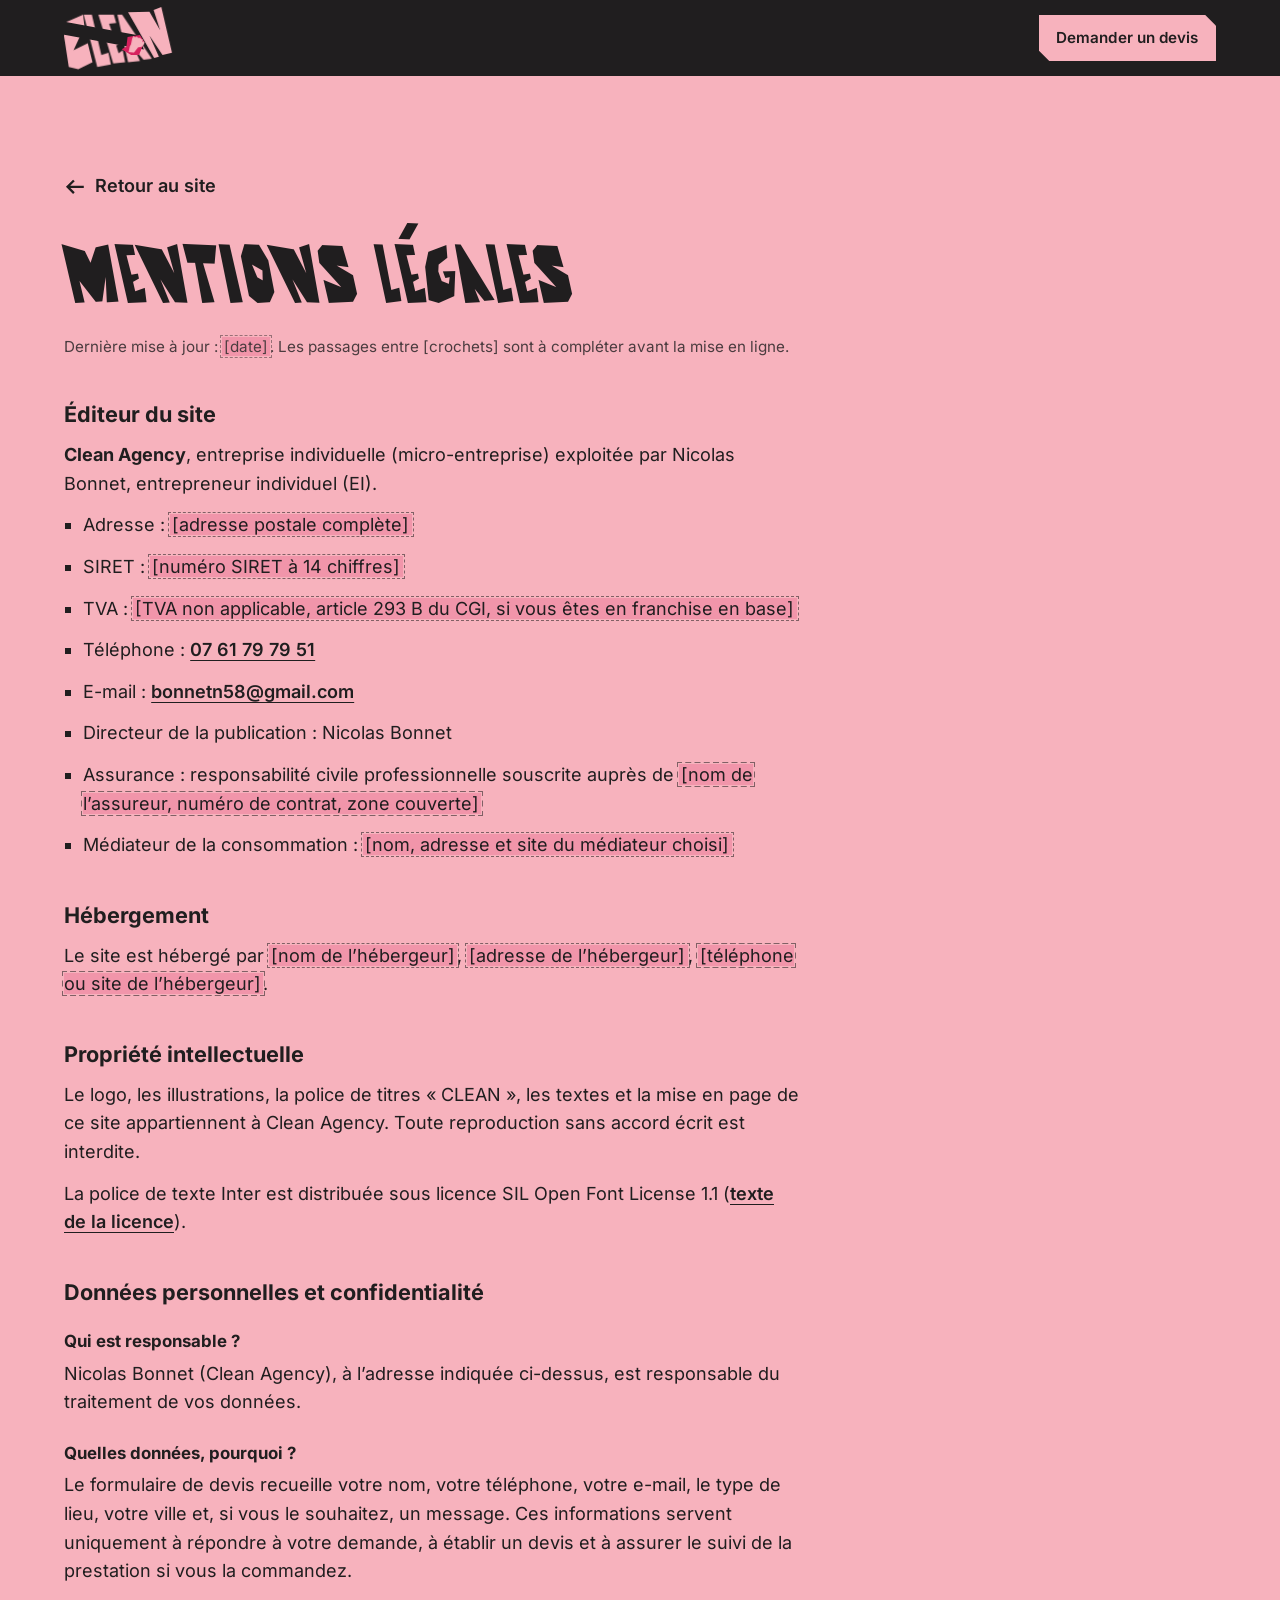
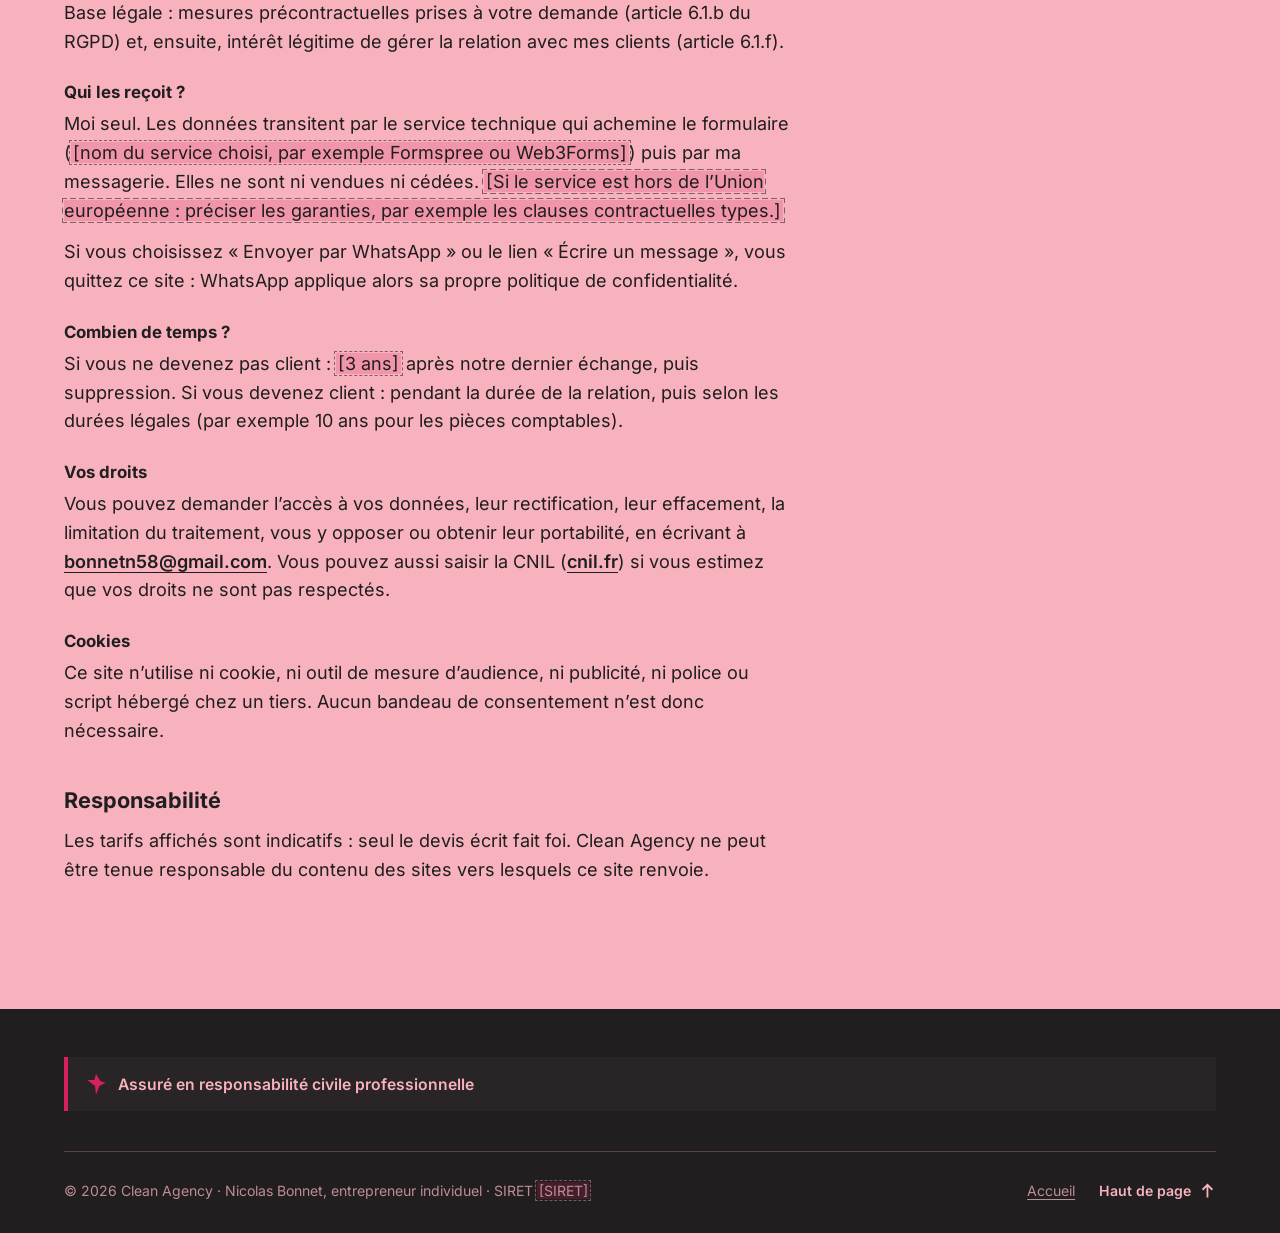
==== mentions-legales.html @ 54024673 "Première version du site Clean Agency Page d'accueil, mentions légales, page 404, polices (CLEAN, In" ====
<!doctype html>
<html lang="fr">
<head>
<meta charset="utf-8">
<meta name="viewport" content="width=device-width, initial-scale=1, viewport-fit=cover">
<title>Mentions légales et confidentialité | Clean Agency</title>
<meta name="description" content="Mentions légales, hébergement et protection des données personnelles du site de Clean Agency, ménage et nettoyage à Castres et Albi.">
<meta name="theme-color" content="#201E1F">
<link rel="canonical" href="https://cleanagency.fr/mentions-legales.html">
<link rel="icon" href="favicon.svg" type="image/svg+xml">
<link rel="icon" href="favicon.ico" sizes="32x32">
<link rel="apple-touch-icon" href="apple-touch-icon.png">
<link rel="preload" href="assets/fonts/CLEAN-Regular.woff2" as="font" type="font/woff2" crossorigin>
<link rel="preload" href="assets/fonts/Inter-Variable.woff2" as="font" type="font/woff2" crossorigin>
<link rel="stylesheet" href="css/style.css">
<script>
document.documentElement.classList.add('js');
if (/[?&]sans-animation/.test(location.search)) document.documentElement.classList.add('sans-anim');
setTimeout(function () { if (!window.__cleanOk) document.documentElement.classList.add('sans-anim'); }, 4000);
</script>
</head>

<body class="page-legale">
<a class="evitement" href="#contenu">Aller au contenu</a>

<svg class="sprite" xmlns="http://www.w3.org/2000/svg" aria-hidden="true" focusable="false">
  <defs>
    <symbol id="e1" viewBox="-50 -50 100 100"><path d="M-9.9 -20.8L-2.1 -50L18.7 -16.7L43.8 -8.3L14.6 8.3L-2.1 50L-6.2 8.3L-43.8 -20.8Z"/></symbol>
    <symbol id="e3" viewBox="-50 -50 100 100"><path d="M7 -24.5L-14.4 -50L-19.7 -7L-40.8 13L-3.9 16.1L32.2 50L16.9 6.4L40.8 -40.2Z"/></symbol>
    <symbol id="i-fleche" viewBox="0 0 24 24"><path d="M2 12h18M13 5l7 7-7 7" fill="none" stroke="currentColor" stroke-width="2.6" stroke-linejoin="miter" stroke-linecap="butt"/></symbol>
    <symbol id="i-haut" viewBox="0 0 24 24"><path d="M12 22V4M5 11l7-7 7 7" fill="none" stroke="currentColor" stroke-width="2.6" stroke-linejoin="miter" stroke-linecap="butt"/></symbol>
  </defs>
</svg>

<header class="entete" id="entete">
  <div class="entete__interne">
    <a class="logo logo-anim" href="index.html" aria-label="Clean Agency, agent de nettoyage – retour à l’accueil">
      <svg class="logo__lettres-svg" viewBox="0 0 182 105" aria-hidden="true" focusable="false">
      <path class="lettre l-c" d="M32 13L34.5 33L16 73.01L40 61.01L48 93L24 105.01L8 101L0 49L4 25.01Z"/>
      <path class="lettre l-l" d="M33.08 13L46.92 13L62.92 81L74.92 77L78.92 97L56 101.01Z"/>
      <path class="lettre l-e" d="M83 95L58 13.01L84 13.01L88 27.01L76 28L80.34 41.01L85 55L94 53.01L96 60L88 65.01L92 78.01L99 73L103 93Z"/>
      <path class="lettre l-a" d="M134 89L120 73L128 91L108 93L90 13L98 13L148 87Z"/>
      <path class="lettre l-n" d="M152 86L108 9.01L144 8L162 39.01L151 5L164 0L182 77.01L166 81.01L144 48L160 84Z"/>
    </svg>
    <svg class="logo__geste-svg" viewBox="0 0 182 105" aria-hidden="true" focusable="false">
      <g class="logo__geste">
        <path class="logo__chiffon" d="M97.12 71.01L105.12 67.01L107.12 50.4L127.88 47.01L135.38 59.01L126.38 81.01L113.12 81.01Z"/>
        <path class="logo__main" d="M108.88 76.01L110.77 66.59L112.88 63.01L114.88 53.01L116.88 49.01L119.88 51.01L122.88 50.01L124.88 52.01L128.88 52.01L129.88 54.01L132.88 55.01L131.88 59.01L133.88 58.01L135.88 60.01L133.88 64.01L130.88 67.01L124.88 68.01L117.88 77.01Z"/>
      </g>
    </svg>
    </a>
    <div class="entete__actions">
      <a class="bouton bouton--rose bouton--petit" href="index.html#contact">
        <span class="txt-long">Demander un devis</span><span class="txt-court">Devis gratuit</span>
      </a>
    </div>
  </div>
</header>

<main id="contenu">
  <div class="legal conteneur">
    <div class="legal__corps">
      <a class="legal__retour" href="index.html"><svg class="icone" focusable="false"><use href="#i-fleche"/></svg>Retour au site</a>
      <h1 class="titre titre--section">Mentions légales</h1>
      <p class="legal__maj">Dernière mise à jour : <span class="todo">[date]</span>. Les passages entre [crochets] sont à compléter avant la mise en ligne.</p>

      <h2 id="editeur">Éditeur du site</h2>
      <p><strong>Clean Agency</strong>, entreprise individuelle (micro-entreprise) exploitée par Nicolas Bonnet, entrepreneur individuel (EI).</p>
      <ul>
        <li>Adresse : <span class="todo">[adresse postale complète]</span></li>
        <li>SIRET : <span class="todo">[numéro SIRET à 14 chiffres]</span></li>
        <li>TVA : <span class="todo">[TVA non applicable, article 293 B du CGI, si vous êtes en franchise en base]</span></li>
        <li>Téléphone : <a href="tel:+33761797951">07&nbsp;61&nbsp;79&nbsp;79&nbsp;51</a></li>
        <li>E-mail : <a href="mailto:bonnetn58@gmail.com">bonnetn58@gmail.com</a></li>
        <li>Directeur de la publication : Nicolas Bonnet</li>
        <li>Assurance : responsabilité civile professionnelle souscrite auprès de <span class="todo">[nom de l’assureur, numéro de contrat, zone couverte]</span></li>
        <li>Médiateur de la consommation : <span class="todo">[nom, adresse et site du médiateur choisi]</span></li>
      </ul>

      <h2 id="hebergement">Hébergement</h2>
      <p>Le site est hébergé par <span class="todo">[nom de l’hébergeur]</span>, <span class="todo">[adresse de l’hébergeur]</span>, <span class="todo">[téléphone ou site de l’hébergeur]</span>.</p>

      <h2 id="propriete">Propriété intellectuelle</h2>
      <p>Le logo, les illustrations, la police de titres « CLEAN », les textes et la mise en page de ce site appartiennent à Clean Agency. Toute reproduction sans accord écrit est interdite.</p>
      <p>La police de texte Inter est distribuée sous licence SIL Open Font License 1.1 (<a href="assets/fonts/Inter-OFL.txt">texte de la licence</a>).</p>

      <h2 id="donnees">Données personnelles et confidentialité</h2>
      <h3>Qui est responsable ?</h3>
      <p>Nicolas Bonnet (Clean Agency), à l’adresse indiquée ci-dessus, est responsable du traitement de vos données.</p>

      <h3>Quelles données, pourquoi ?</h3>
      <p>Le formulaire de devis recueille votre nom, votre téléphone, votre e-mail, le type de lieu, votre ville et, si vous le souhaitez, un message. Ces informations servent uniquement à répondre à votre demande, à établir un devis et à assurer le suivi de la prestation si vous la commandez.</p>
      <p>Base légale : mesures précontractuelles prises à votre demande (article 6.1.b du RGPD) et, ensuite, intérêt légitime de gérer la relation avec mes clients (article 6.1.f).</p>

      <h3>Qui les reçoit ?</h3>
      <p>Moi seul. Les données transitent par le service technique qui achemine le formulaire (<span class="todo">[nom du service choisi, par exemple Formspree ou Web3Forms]</span>) puis par ma messagerie. Elles ne sont ni vendues ni cédées. <span class="todo">[Si le service est hors de l’Union européenne : préciser les garanties, par exemple les clauses contractuelles types.]</span></p>
      <p>Si vous choisissez « Envoyer par WhatsApp » ou le lien « Écrire un message », vous quittez ce site : WhatsApp applique alors sa propre politique de confidentialité.</p>

      <h3>Combien de temps ?</h3>
      <p>Si vous ne devenez pas client : <span class="todo">[3 ans]</span> après notre dernier échange, puis suppression. Si vous devenez client : pendant la durée de la relation, puis selon les durées légales (par exemple 10 ans pour les pièces comptables).</p>

      <h3>Vos droits</h3>
      <p>Vous pouvez demander l’accès à vos données, leur rectification, leur effacement, la limitation du traitement, vous y opposer ou obtenir leur portabilité, en écrivant à <a href="mailto:bonnetn58@gmail.com">bonnetn58@gmail.com</a>. Vous pouvez aussi saisir la CNIL (<a href="https://www.cnil.fr" rel="noopener">cnil.fr</a>) si vous estimez que vos droits ne sont pas respectés.</p>

      <h3>Cookies</h3>
      <p>Ce site n’utilise ni cookie, ni outil de mesure d’audience, ni publicité, ni police ou script hébergé chez un tiers. Aucun bandeau de consentement n’est donc nécessaire.</p>

      <h2 id="responsabilite">Responsabilité</h2>
      <p>Les tarifs affichés sont indicatifs : seul le devis écrit fait foi. Clean Agency ne peut être tenue responsable du contenu des sites vers lesquels ce site renvoie.</p>
    </div>
  </div>
</main>

<footer class="pied">
  <div class="pied__interne conteneur">
    <p class="pied__assurance"><svg class="etincelle" focusable="false"><use href="#e1"/></svg>Assuré en responsabilité civile professionnelle</p>
    <div class="pied__legal">
      <p>© <span data-annee>2026</span> Clean Agency · Nicolas Bonnet, entrepreneur individuel · SIRET <span class="todo">[SIRET]</span></p>
      <p><a href="index.html">Accueil</a></p>
      <a class="pied__haut" href="#entete"><span>Haut de page</span><svg class="icone" focusable="false"><use href="#i-haut"/></svg></a>
    </div>
  </div>
</footer>

<script src="js/main.js" defer></script>
</body>
</html>
---- css/style.css ----
/* ==========================================================================
   Clean Agency — feuille de style
   Palette : encre #201E1F · rose #F7B2BD · framboise #D7215E (le bleu très clair est abandonné)
   Polices : CLEAN (titres) et Inter (texte), comme sur la carte de visite et la plaquette.
   Règle de contraste : le framboise ne porte jamais de texte courant (3,4:1 sur l'encre, 2,8:1 sur le rose).
   ========================================================================== */

/* ---------- 0. Polices ---------- */
@font-face {
  font-family: "CLEAN";
  src: url("../assets/fonts/CLEAN-Regular.woff2") format("woff2");
  font-weight: 400;
  font-style: normal;
  font-display: block;
}
@font-face {
  font-family: "Inter";
  src: url("../assets/fonts/Inter-Variable.woff2") format("woff2");
  font-weight: 300 900;
  font-style: normal;
  font-display: swap;
}
/* Police de secours calée sur Inter : le texte ne saute pas au chargement */
@font-face {
  font-family: "Inter secours";
  src: local("Arial");
  size-adjust: 107.4%;
  ascent-override: 90.2%;
  descent-override: 22.5%;
  line-gap-override: 0%;
}

/* ---------- 1. Variables ---------- */
@property --s {
  syntax: "<number>";
  inherits: true;
  initial-value: 0;
}
@property --run {
  syntax: "<length>";
  inherits: true;
  initial-value: 0px;
}

:root {
  --encre: #201E1F;
  --rose: #F7B2BD;
  --framboise: #D7215E;
  --rose-clair: #FACDD4;              /* fin du dégradé du faisceau (plaquette) */
  --encre-panneau: #292425;           /* rose à 4 % sur l'encre (panneau d'intro de la plaquette) */
  --rose-doux: color-mix(in srgb, var(--rose) 74%, var(--encre));   /* texte secondaire sur encre : 6:1 */
  --encre-doux: color-mix(in srgb, var(--encre) 80%, var(--rose));  /* texte secondaire sur rose : 5,6:1 */
  --trait-clair: color-mix(in srgb, var(--rose) 26%, transparent);
  --trait-sombre: color-mix(in srgb, var(--encre) 30%, transparent);

  --f-titre: "CLEAN", "Arial Black", Impact, sans-serif;
  --f-texte: "Inter", "Inter secours", system-ui, -apple-system, "Segoe UI", Roboto, sans-serif;

  --h-entete: 68px;
  --marge: clamp(20px, 5vw, 72px);
  --large: 1240px;
  --coupe: clamp(26px, 5.2vw, 84px);           /* hauteur des coupes en diagonale entre sections */
  --ch: clamp(16px, 2.2vw, 28px);              /* chanfrein des cartes */

  --ease-sortie: cubic-bezier(.16, 1, .3, 1);
  --ease-papier: cubic-bezier(.34, 1.56, .64, 1);
  --ease-doux: cubic-bezier(.65, 0, .35, 1);

  /* Étincelles utilisées comme puces (masques) */
  --m-e1: url("data:image/svg+xml,%3Csvg xmlns='http://www.w3.org/2000/svg' viewBox='-50 -50 100 100'%3E%3Cpath d='M-9.9 -20.8L-2.1 -50L18.7 -16.7L43.8 -8.3L14.6 8.3L-2.1 50L-6.2 8.3L-43.8 -20.8Z'/%3E%3C/svg%3E");
  --m-e3: url("data:image/svg+xml,%3Csvg xmlns='http://www.w3.org/2000/svg' viewBox='-50 -50 100 100'%3E%3Cpath d='M7 -24.5L-14.4 -50L-19.7 -7L-40.8 13L-3.9 16.1L32.2 50L16.9 6.4L40.8 -40.2Z'/%3E%3C/svg%3E");
  --m-e4: url("data:image/svg+xml,%3Csvg xmlns='http://www.w3.org/2000/svg' viewBox='-50 -50 100 100'%3E%3Cpath d='M15.8 15.6L31.3 50L-12.5 30.7L-40.8 39.2L-28.1 2.9L-45.5 -50L-9.8 -11.1L45.5 -7.2Z'/%3E%3C/svg%3E");
}
@media (min-width: 1000px) { :root { --h-entete: 76px; } }

/* ---------- 2. Base ---------- */
*, *::before, *::after { box-sizing: border-box; }
html {
  -webkit-text-size-adjust: 100%;
  scroll-behavior: smooth;
  scroll-padding-top: var(--h-entete);
}
body {
  margin: 0;
  background: var(--encre);
  color: var(--rose);
  font: 400 1.0625rem/1.6 var(--f-texte);
  -webkit-font-smoothing: antialiased;
  text-rendering: optimizeLegibility;
  overflow-x: clip;
}
@media (min-width: 900px) { body { font-size: 1.125rem; } }

img, svg { display: block; max-width: 100%; }
h1, h2, h3, p, ul, ol, figure, blockquote, address { margin: 0; }
ul, ol { padding: 0; list-style: none; }
a { color: inherit; text-underline-offset: .2em; text-decoration-thickness: .08em; }
button, input, select, textarea { font: inherit; color: inherit; }
button { cursor: pointer; }
address { font-style: normal; }
main > section[id] { scroll-margin-top: calc(var(--coupe) * -1 + 8px); }
#haut { scroll-margin-top: 0; }

:focus-visible { outline: 3px solid currentColor; outline-offset: 4px; }
::selection { background: var(--rose); color: var(--encre); }
.section--rose ::selection, .page-legale ::selection { background: var(--encre); color: var(--rose); }

.sprite { position: absolute; width: 0; height: 0; overflow: hidden; }
.sr-only {
  position: absolute; width: 1px; height: 1px; margin: -1px; padding: 0; overflow: hidden;
  clip: rect(0 0 0 0); clip-path: inset(50%); white-space: nowrap; border: 0;
}
.evitement {
  position: fixed; left: 1rem; top: -4rem; z-index: 100; padding: .8rem 1.2rem;
  background: var(--rose); color: var(--encre); font-weight: 600; transition: top .25s var(--ease-sortie);
}
.evitement:focus { top: 1rem; }

.conteneur { width: min(100% - 2 * var(--marge), var(--large)); margin-inline: auto; }

/* Contenu « à compléter » : repérable d'un coup d'œil, à retirer une fois rempli */
.todo {
  background: color-mix(in srgb, var(--framboise) 20%, transparent);
  outline: 1px dashed color-mix(in srgb, currentColor 55%, transparent);
  outline-offset: 1px;
  padding: 0 .12em;
}

/* ---------- 3. Typographie ---------- */
.titre {
  font-family: var(--f-titre);
  font-weight: 400;
  line-height: 1.04;
  letter-spacing: .012em;
  text-wrap: balance;
}
.titre--hero { font-size: clamp(2.7rem, 11.6vw, 6.9rem); line-height: 1.02; }
.titre--section { font-size: clamp(2.5rem, 9vw, 5.2rem); }
.titre--carte { font-size: clamp(1.95rem, 5.2vw, 2.35rem); line-height: 1.06; }

.surtitre {
  display: flex; align-items: center; gap: .65rem;
  margin-bottom: 1.1rem;
  font: 700 .8rem/1 var(--f-texte);
  letter-spacing: .16em; text-transform: uppercase;
}
.surtitre .etincelle { --t: 1.15rem; color: var(--framboise); }

.intro {
  max-width: 36rem;
  margin-top: 1.4rem;
  font-size: clamp(1.15rem, 2.3vw, 1.4rem);
  font-weight: 300;
  line-height: 1.45;
}
.section--encre .intro { color: var(--rose); }

/* ---------- 4. Éléments communs ---------- */
.etincelle { width: var(--t, 1.2em); height: var(--t, 1.2em); flex: none; fill: currentColor; color: var(--c, currentColor); overflow: visible; }
.icone { width: 1.2em; height: 1.2em; flex: none; }

/* Boutons : coins coupés, balayage en diagonale au survol (le texte s'inverse avec le fond) */
.bouton {
  --b-fond: var(--rose); --b-texte: var(--encre);
  --b-inv-fond: var(--encre); --b-inv-texte: var(--rose);
  --bc: 14px;
  position: relative; isolation: isolate;
  display: inline-flex; align-items: center; justify-content: center; gap: .7em;
  min-height: 3.3rem; padding: .9rem 1.55rem;
  border: 0; text-decoration: none; text-align: center;
  font: 600 1rem/1.15 var(--f-texte); letter-spacing: .005em;
  color: var(--b-texte); background: var(--b-fond);
  clip-path: polygon(0 0, calc(100% - var(--bc)) 0, 100% var(--bc), 100% 100%, var(--bc) 100%, 0 calc(100% - var(--bc)));
  transition: transform .45s var(--ease-sortie);
}
.bouton .icone { transition: transform .45s var(--ease-sortie); }
.bouton--petit { min-height: 2.9rem; padding: .6rem 1.1rem; font-size: .95rem; --bc: 11px; white-space: nowrap; }
@media (max-width: 359px) { .bouton--petit { padding-inline: .8rem; font-size: .85rem; } .entete__interne { gap: .8rem; } }

/* variante encre : pour les fonds roses */
.bouton--encre { --b-fond: var(--encre); --b-texte: var(--rose); --b-inv-fond: var(--rose); --b-inv-texte: var(--encre); }

/* variante contour : cadre de 2 px aux coins coupés, intérieur transparent (marche sur n'importe quel fond) */
.bouton--contour {
  --b-fond: transparent; --b-ligne: var(--rose); --b-texte: var(--rose);
  --b-inv-fond: var(--rose); --b-inv-texte: var(--encre);
}
.bouton--contour::before {
  content: ""; position: absolute; inset: 0; z-index: -1;
  background: var(--b-ligne);
  clip-path: polygon(evenodd,
    0 0, calc(100% - var(--bc)) 0, 100% var(--bc), 100% 100%, var(--bc) 100%, 0 calc(100% - var(--bc)), 0 0,
    2px 2px, calc(100% - var(--bc) - .83px) 2px, calc(100% - 2px) calc(var(--bc) + .83px), calc(100% - 2px) calc(100% - 2px),
    calc(var(--bc) + .83px) calc(100% - 2px), 2px calc(100% - var(--bc) - .83px), 2px 2px);
}

/* calque de balayage (ajouté par le script) */
.bouton__inv {
  position: absolute; inset: 0; z-index: 1;
  display: inline-flex; align-items: center; justify-content: center; gap: .7em;
  padding: inherit;
  background: var(--b-inv-fond); color: var(--b-inv-texte);
  clip-path: polygon(0 0, 0 0, -30px 100%, 0 100%);
  transition: clip-path .6s var(--ease-sortie);
  pointer-events: none;
}
@media (hover: hover) {
  .bouton:hover { transform: translateY(-2px); }
  .bouton:hover .icone { transform: translateX(4px); }
  .bouton:hover .bouton__inv { clip-path: polygon(0 0, calc(100% + 30px) 0, 100% 100%, 0 100%); }
  .bouton:not(.a-calque):hover { background: var(--b-inv-fond); color: var(--b-inv-texte); }
}
.bouton:active { transform: translateY(1px) scale(.985); }
.bouton:focus-visible { outline: 2px solid var(--b-inv-fond); outline-offset: -6px; transform: translateY(-2px); }
.bouton--contour:focus-visible { outline-color: var(--rose); }

/* étincelles décoratives qui scintillent */
.scintille { animation: scintille 4.2s ease-in-out infinite; animation-delay: var(--dl, 0s); }
@keyframes scintille {
  0%, 100% { transform: scale(1) rotate(0deg); }
  50% { transform: scale(.74) rotate(14deg); }
}

/* ---------- 5. En-tête et menu ---------- */
.entete {
  position: fixed; inset: 0 0 auto 0; z-index: 60;
  height: var(--h-entete);
  background: var(--encre); color: var(--rose);
}
.entete::after {
  content: ""; position: absolute; left: 0; right: 0; bottom: 0; height: 1px;
  background: var(--trait-clair); opacity: 0; transition: opacity .4s;
}
.est-defile .entete::after { opacity: 1; }
.entete__interne {
  height: 100%; padding-inline: var(--marge);
  display: flex; align-items: center; justify-content: space-between; gap: 1.5rem;
  max-width: calc(var(--large) + 2 * var(--marge)); margin-inline: auto;
}
.logo { display: block; width: clamp(88px, 24vw, 108px); color: var(--rose); }
.logo:focus-visible { outline-offset: 6px; }

/* Logo animé : le mot entier se construit, puis la main et son chiffon arrivent de la gauche et gomment la trainée
   derrière eux. --s = recul du chiffon sur son axe (unités du dessin). Au repos (--s: 0), il reste exactement le logo. */
.logo-anim { --s: 0; position: relative; }
.logo-anim > svg { display: block; width: 100%; height: auto; overflow: visible; }
.logo__geste-svg { position: absolute; inset: 0; height: 100%; pointer-events: none; }
.logo__lettres-svg {
  clip-path: polygon(evenodd, -100% -100%, 200% -100%, 200% 200%, -100% 200%, -100% -100%,
    calc((-5.9 - var(--s) * 0.9833) * 0.54945%) calc((24 - var(--s) * 0.1822) * 0.95238%),
    calc((124.6 - var(--s) * 0.9833) * 0.54945%) calc((48 - var(--s) * 0.1822) * 0.95238%),
    calc((134.6 - var(--s) * 0.9833) * 0.54945%) calc((72 - var(--s) * 0.1822) * 0.95238%),
    calc((-15.4 - var(--s) * 0.9833) * 0.54945%) calc((44 - var(--s) * 0.1822) * 0.95238%),
    calc((-5.9 - var(--s) * 0.9833) * 0.54945%) calc((24 - var(--s) * 0.1822) * 0.95238%));
}
.lettre, .logo__main { fill: currentColor; }
.logo__chiffon { fill: var(--framboise); }
.logo__geste { translate: calc(var(--s) * -0.9833px) calc(var(--s) * -0.1822px); }

.nav { display: none; }
.entete__actions { display: flex; align-items: center; gap: .6rem; }
.txt-court { display: inline; }
.txt-long { display: none; }
@media (min-width: 760px) { .txt-court { display: none; } .txt-long { display: inline; } }

.nav__lien {
  position: relative; padding: .55rem .05rem;
  font: 500 .95rem/1 var(--f-texte); text-decoration: none; color: var(--rose);
}
.nav__lien::after {
  content: ""; position: absolute; left: 0; right: 0; bottom: .1rem; height: 3px;
  background: var(--framboise); transform-origin: left; transform: scaleX(0) skewX(-32deg);
  transition: transform .5s var(--ease-sortie);
}
.nav__lien:hover::after, .nav__lien[aria-current="true"]::after { transform: scaleX(1) skewX(-32deg); }
@media (min-width: 1000px) {
  .nav { display: flex; gap: clamp(1rem, 2.2vw, 2.1rem); margin-left: auto; margin-right: 1.5rem; }
}

.burger {
  width: 3rem; height: 3rem; display: grid; place-items: center;
  background: none; border: 0; color: var(--rose); margin-right: -.6rem;
}
.burger__barres, .burger__barres::before, .burger__barres::after {
  display: block; height: 3px; background: currentColor;
  transition: transform .5s var(--ease-sortie), width .5s var(--ease-sortie), opacity .25s;
}
.burger__barres { position: relative; width: 1.7rem; transform: rotate(-4deg); }
.burger__barres::before, .burger__barres::after { content: ""; position: absolute; left: 0; }
.burger__barres::before { top: -8px; width: 72%; }
.burger__barres::after { top: 8px; width: 88%; }
.burger[aria-expanded="true"] .burger__barres { transform: rotate(45deg); }
.burger[aria-expanded="true"] .burger__barres::before { top: 0; width: 100%; transform: rotate(90deg); }
.burger[aria-expanded="true"] .burger__barres::after { opacity: 0; }
@media (min-width: 1000px) { .burger { display: none; } }

.menu {
  position: fixed; inset: 0; z-index: 58;
  padding-top: var(--h-entete);
  background: var(--encre); color: var(--rose);
  visibility: hidden;
  clip-path: polygon(100% 0, 100% 0, 100% 100%, 100% 100%);
  transition: clip-path .7s var(--ease-doux), visibility 0s .7s;
  overflow-y: auto;
}
.menu.est-ouvert {
  visibility: visible;
  clip-path: polygon(-40% 0, 100% 0, 100% 100%, 0 100%);
  transition: clip-path .75s var(--ease-sortie), visibility 0s;
}
.menu__interne {
  min-height: 100%; padding: 2rem var(--marge) calc(2rem + env(safe-area-inset-bottom));
  display: flex; flex-direction: column; justify-content: space-between; gap: 2.5rem;
}
.menu__lien {
  display: flex; align-items: baseline; gap: 1rem;
  padding: .55rem 0; border-bottom: 1px solid var(--trait-clair);
  font: 400 clamp(2.3rem, 11vw, 3.4rem)/1.05 var(--f-titre); text-decoration: none; letter-spacing: .012em;
  opacity: 0; transform: translateY(24px) rotate(1.2deg);
  transition: opacity .5s, transform .6s var(--ease-sortie);
}
.menu__num { font: 600 .8rem/1 var(--f-texte); letter-spacing: .1em; color: var(--rose-doux); }
.menu.est-ouvert .menu__lien { opacity: 1; transform: none; transition-delay: calc(.18s + var(--i, 0) * .06s); }
.menu__pied { display: grid; gap: .4rem; }
.menu__tel { font: 700 1.5rem/1.2 var(--f-texte); text-decoration: none; }
.menu__mail { font-size: 1.05rem; color: var(--rose-doux); }

/* ---------- 6. Hero ---------- */
/* Une main tient un chiffon. La trainée rose, c'est la trajectoire du chiffon : elle part du haut à gauche
   et s'arrête au chiffon, jamais au-delà. --run recule le chiffon sur son axe ; l'animation d'entrée le fait
   glisser jusqu'à sa place et la trainée s'allonge derrière lui.
   Mobile et tablette : le texte est en haut, le chiffon au milieu, les boutons en bas (ils ne croisent jamais la trainée). */
.hero {
  --ux: .53; --uy: .848;                                 /* sens de la trainée (vecteur de longueur 1 ; ici pente ≈ 1,6) */
  --epais: 30vw;                                         /* épaisseur de la trainée, mesurée perpendiculairement */
  --mw: min(58vw, 27vh); --mr: -8vw;                     /* largeur de la main + chiffon, décalage à droite */
  --mx: calc(100% - var(--mr) - var(--mw) / 2);          /* centre du chiffon (x) */
  --my: 56%;                                             /* centre du chiffon (y) */
  --run: 0px;
  --cxr: calc(var(--mx) + var(--run) * var(--ux));       /* centre du chiffon à cet instant */
  --cyr: calc(var(--my) + var(--run) * var(--uy));
  --h: calc(var(--epais) / 2);
  --trainee: polygon(
    calc(var(--cxr) - 400vw * var(--ux) - var(--h) * var(--uy)) calc(var(--cyr) - 400vw * var(--uy) + var(--h) * var(--ux)),
    calc(var(--cxr) - var(--h) * var(--uy)) calc(var(--cyr) + var(--h) * var(--ux)),
    calc(var(--cxr) + var(--h) * var(--uy)) calc(var(--cyr) - var(--h) * var(--ux)),
    calc(var(--cxr) - 400vw * var(--ux) + var(--h) * var(--uy)) calc(var(--cyr) - 400vw * var(--uy) - var(--h) * var(--ux)));
  position: relative; isolation: isolate; overflow: clip;
  display: grid;
  min-height: max(100vh, 660px); min-height: max(100svh, 660px);
  background: var(--encre); color: var(--rose);
}
@supports (height: 1svh) { .hero { --mw: min(58vw, 27svh); } }
.hero__couche {
  grid-area: 1 / 1;
  display: grid; align-items: stretch;
  padding-top: var(--h-entete);
  position: relative; z-index: 3;
}
.hero__couche--inverse {
  position: absolute; inset: 0; z-index: 4; pointer-events: none; user-select: none;
  color: var(--encre);
  clip-path: var(--trainee);
}
/* dans la trainée, tout le contenu passe « en négatif » : encre sur rose */
.hero__couche--inverse .bouton { --b-fond: var(--encre); --b-texte: var(--rose); }
.hero__couche--inverse .bouton--contour { --b-fond: transparent; --b-ligne: var(--encre); --b-texte: var(--encre); }

.hero__contenu {
  width: min(100% - 2 * var(--marge), var(--large)); margin-inline: auto;
  padding-block: 1.8rem calc(var(--coupe) + 1.6rem);
  display: flex; flex-direction: column; align-items: flex-start; gap: 1.2rem;
}
.hero__zone {
  display: inline-flex; align-items: center; gap: .55rem;
  font: 600 .9rem/1.2 var(--f-texte); letter-spacing: .02em;
}
.hero__zone .icone { color: var(--framboise); width: 1.15rem; height: 1.15rem; }
.hero .titre--hero { font-size: min(15vw, 7.4vh); font-size: min(15vw, 7.4svh); line-height: 1.02; }
.hero__actions { display: flex; flex-direction: column; gap: .8rem; width: 100%; margin-top: auto; }
.hero__actions .bouton { width: 100%; }

/* la trainée : bande rose, plus claire vers le chiffon (dégradé de la plaquette) */
.hero__fond { position: absolute; inset: 0; z-index: 1; pointer-events: none; }
.hero__faisceau {
  position: absolute; inset: 0;
  background: linear-gradient(to bottom right, var(--rose) 8%, var(--rose-clair) 100%);
  clip-path: var(--trainee);
}
.js:not(.est-pret) .hero { --run: -190vw; }
.est-pret .hero { animation: nettoyage 1.4s cubic-bezier(.19, .9, .26, 1) .1s both; }
@keyframes nettoyage { from { --run: -190vw; } to { --run: 0px; } }

/* la main tient le chiffon : un seul bloc, au milieu du hero */
.hero__mascotte {
  position: absolute; z-index: 2;
  right: var(--mr); top: calc(var(--my) - var(--mw) * .4387);
  width: var(--mw); aspect-ratio: 83.99 / 73.69;
}
.hero__geste {
  position: absolute; inset: 0;
  translate: calc(var(--run) * var(--ux)) calc(var(--run) * var(--uy));
}
.hero__chiffon-main { display: block; width: 100%; height: 100%; }
.chiffon { fill: var(--framboise); }
.main { fill: var(--encre); transform-box: fill-box; transform-origin: 50% 70%; }
.hero__e { position: absolute; left: var(--x); top: var(--y); --t: clamp(22px, 7vw, 56px); rotate: var(--r, 0deg); }
.hero__e--1 { --x: -8%; --y: -48%; --c: var(--encre); --t: clamp(30px, 8vw, 62px); --r: 8deg; }   /* sur la trainée, au-dessus du chiffon */
.hero__e--2 { --x: 80%; --y: -10%; --c: var(--framboise); --t: clamp(20px, 6vw, 44px); --r: -12deg; }
.hero__e--3 { --x: -24%; --y: 80%; --c: var(--framboise); --t: clamp(16px, 4.6vw, 34px); --r: 20deg; }
.hero__e--4 { --x: 58%; --y: -22%; --c: var(--framboise); --t: clamp(14px, 4vw, 28px); --r: -6deg; }

@media (max-width: 899px) {
  .hero__e--1 { display: none; }   /* sur ordinateur seulement : ailleurs elle tomberait sur le texte */
}
@media (min-width: 600px) and (max-width: 899px) {
  .hero { --mw: min(56vw, 40vh); --mr: -8vw; }
  .hero .titre--hero { font-size: min(14vw, 11vh); font-size: min(14vw, 11svh); }
  .hero__actions { flex-direction: row; width: auto; }
  .hero__actions .bouton { width: auto; }
}
@supports (height: 1svh) { @media (min-width: 600px) and (max-width: 899px) { .hero { --mw: min(56vw, 40svh); } } }

@media (min-width: 900px) {
  .hero {
    --ux: .85; --uy: .527;                                /* pente ≈ 0,62 */
    --epais: 19vw;
    --mw: clamp(340px, 36vw, 600px); --mr: -4vw;
    --mb: calc(var(--coupe) * 1.45 + 1rem);
    --my: calc(100% - var(--mb) - var(--mw) * .4387);
  }
  .hero__couche { align-items: start; }
  .hero__contenu { padding-top: clamp(1.4rem, 6vh, 4rem); padding-bottom: calc(var(--coupe) + 2.4rem); gap: 1.5rem; }
  .hero .titre--hero { font-size: clamp(2.7rem, 10.4vw, 9rem); max-width: 11.6em; }
  .hero__actions { flex-direction: row; width: auto; margin-top: 1.2rem; }
  .hero__actions .bouton { width: auto; }
  .hero__e--1 { --x: -9%; --y: 5%; --t: clamp(30px, 4.4vw, 68px); }
  .hero__e--2 { --t: clamp(20px, 2.8vw, 44px); }
  .hero__e--3 { --t: clamp(16px, 2.2vw, 34px); }
  .hero__e--4 { --x: 60%; --y: -34%; --c: var(--rose); --t: clamp(14px, 1.9vw, 28px); }
}

/* ---------- 7. Bandeau ---------- */
.ticker {
  position: relative; z-index: 6;
  width: 110vw; margin: calc(var(--coupe) * -.85) 0 calc(var(--coupe) * -.55) -5vw;
  padding-block: .8rem .6rem;
  background: var(--framboise); color: var(--encre);
  transform: rotate(-2.2deg);
  overflow: hidden;
}
.ticker__piste { display: flex; width: max-content; animation: defile 46s linear infinite; }
.ticker__groupe { display: flex; align-items: center; flex: none; }
.ticker__groupe li {
  padding-inline: .9rem;
  font: 400 clamp(1.6rem, 4.4vw, 2.6rem)/1.1 var(--f-titre); letter-spacing: .02em; white-space: nowrap;
}
.ticker__e { padding-inline: .35rem !important; }
.ticker__e svg { width: clamp(20px, 3vw, 30px); height: clamp(20px, 3vw, 30px); fill: var(--encre); }
@keyframes defile { to { transform: translateX(-50%); } }
.ticker:hover .ticker__piste { animation-play-state: paused; }

/* ---------- 8. Sections ---------- */
.section {
  --fond: var(--rose);
  position: relative; isolation: isolate;
  margin-top: calc(var(--coupe) * -1);
  padding-block: calc(var(--coupe) + clamp(3.5rem, 9vw, 7.5rem)) calc(var(--coupe) + clamp(2.5rem, 6vw, 5rem));
}
.section::before {
  content: ""; position: absolute; inset: 0; z-index: -1;
  background: var(--fond);
  clip-path: polygon(0 var(--coupe), 100% 0, 100% 100%, 0 100%);
}
main > .section:nth-of-type(even)::before { clip-path: polygon(0 0, 100% var(--coupe), 100% 100%, 0 100%); }
.section--rose { --fond: var(--rose); color: var(--encre); }
.section--encre { --fond: var(--encre); color: var(--rose); }
.section--rose .intro { color: var(--encre); }
.hero + .ticker + .section { padding-top: calc(var(--coupe) + clamp(4.5rem, 10vw, 8rem)); }
.tete-section { max-width: 46rem; }

/* ---------- 9. Prestations ---------- */
.prestations { display: grid; gap: clamp(1rem, 2.4vw, 1.6rem); margin-top: clamp(2.5rem, 6vw, 4.5rem); }
.prestation {
  position: relative;
  display: flex; flex-direction: column; align-items: flex-start; gap: 1rem;
  padding: clamp(1.5rem, 2.8vw, 2.2rem);
  background: var(--encre); color: var(--rose);
  clip-path: polygon(var(--ch) 0, 100% 0, 100% calc(100% - var(--ch)), calc(100% - var(--ch)) 100%, 0 100%, 0 var(--ch));
  transition: transform .8s var(--ease-sortie);
}
.prestation:nth-child(2) {
  clip-path: polygon(0 0, calc(100% - var(--ch)) 0, 100% var(--ch), 100% 100%, var(--ch) 100%, 0 calc(100% - var(--ch)));
}
.prestation__tag {
  font: 700 .72rem/1 var(--f-texte); letter-spacing: .14em; text-transform: uppercase;
  padding: .5rem .7rem; color: var(--encre); background: var(--rose);
  clip-path: polygon(0 0, 100% 0, calc(100% - 7px) 100%, 0 100%);
  padding-right: 1.1rem;
}
.prestation__accroche { font-weight: 500; font-size: 1.08rem; line-height: 1.45; }
.prestation__plus { margin-top: auto; padding-top: .4rem; font-size: .98rem; color: var(--rose-doux); }
.prestation .bouton { margin-top: .4rem; align-self: stretch; }

.liste { display: grid; gap: .65rem; font-size: 1rem; line-height: 1.45; }
.liste li { position: relative; padding-left: 1.65rem; }
.liste li::before {
  content: ""; position: absolute; left: 0; top: .32em; width: 1rem; height: 1rem;
  background: var(--framboise);
  -webkit-mask: var(--m-e1) center / contain no-repeat; mask: var(--m-e1) center / contain no-repeat;
}
.liste li:nth-child(3n+2)::before { -webkit-mask-image: var(--m-e4); mask-image: var(--m-e4); }
.liste li:nth-child(3n)::before { -webkit-mask-image: var(--m-e3); mask-image: var(--m-e3); }

@media (min-width: 900px) {
  .prestations { grid-template-columns: repeat(3, 1fr); align-items: stretch; }
  .prestation:nth-child(2) { margin-top: 3.2rem; }
  .prestation:nth-child(3) { margin-top: 1.4rem; }
  .prestation:hover { transform: translateY(-6px) rotate(-.5deg); }
}

/* ---------- 10. Engagements ---------- */
.engagements__grille { display: grid; gap: clamp(2.5rem, 5vw, 4rem); }
.engagements { display: grid; }
.engagement {
  display: grid; grid-template-columns: auto 1fr; column-gap: 1.1rem; row-gap: .3rem; align-content: start;
  padding-block: 1.55rem;
  border-top: 1px solid var(--trait-clair);
}
.engagement__icone { grid-row: 1 / span 2; --t: 1.9rem; color: var(--framboise); margin-top: .1rem; }
.engagement__titre { font: 700 1.12rem/1.3 var(--f-texte); }
.engagement p { color: var(--rose-doux); font-size: 1rem; line-height: 1.5; }
@media (min-width: 640px) { .engagements { grid-template-columns: 1fr 1fr; column-gap: 2.5rem; } }
@media (min-width: 980px) {
  .engagements__grille { grid-template-columns: 5fr 7fr; align-items: start; }
  .engagements__tete { position: sticky; top: calc(var(--h-entete) + 2rem); }
}

/* ---------- 11. Étapes ---------- */
.etapes { display: grid; gap: 2.6rem; margin-top: clamp(2.5rem, 6vw, 4rem); }
.etape { position: relative; padding-top: 1.3rem; }
.etape::before {
  content: ""; position: absolute; left: 0; right: 0; top: 0; height: 4px; background: var(--encre);
  transform-origin: left; transform: scaleX(0);
  clip-path: polygon(0 0, 100% 0, calc(100% - 10px) 100%, 0 100%);
  transition: transform 1.2s var(--ease-sortie) calc(var(--d, 0s) + .1s);
}
.etape.est-visible::before { transform: scaleX(1); }
.etape__num {
  position: relative; display: block; width: max-content; margin-bottom: 1rem;
  font: 400 clamp(5.5rem, 15vw, 9rem)/.82 var(--f-titre);
}
.etape__num::after {
  content: ""; position: absolute; left: 100%; top: -.1em; width: .38em; height: .38em; margin-left: .12em;
  background: var(--framboise);
  -webkit-mask: var(--m-e3) center / contain no-repeat; mask: var(--m-e3) center / contain no-repeat;
}
.etape__titre { margin-bottom: .6rem; font: 700 1.25rem/1.3 var(--f-texte); }
.etape p { max-width: 24rem; }
@media (min-width: 860px) { .etapes { grid-template-columns: repeat(3, 1fr); gap: clamp(1.8rem, 4vw, 3.5rem); } }

/* ---------- 12. Tarifs ---------- */
.tarifs { display: grid; gap: 1.1rem; margin-top: clamp(2.5rem, 6vw, 4rem); }
.tarif {
  display: flex; flex-direction: column; gap: .6rem;
  padding: clamp(1.5rem, 2.8vw, 2.1rem);
  background: var(--rose); color: var(--encre);
  clip-path: polygon(0 0, calc(100% - var(--ch)) 0, 100% var(--ch), 100% 100%, var(--ch) 100%, 0 calc(100% - var(--ch)));
}
.tarif:nth-child(2) { clip-path: polygon(var(--ch) 0, 100% 0, 100% calc(100% - var(--ch)), calc(100% - var(--ch)) 100%, 0 100%, 0 var(--ch)); }
.tarif__lieu { font: 700 .82rem/1.3 var(--f-texte); letter-spacing: .13em; text-transform: uppercase; }
.tarif__prix { margin-block: .5rem .7rem; }
.tarif__montant { font: 400 clamp(2.9rem, 7.5vw, 4.3rem)/1 var(--f-titre); letter-spacing: .012em; }
.tarif__option { margin-top: auto; padding-top: .6rem; font-size: .96rem; color: var(--encre-doux); }
.tarifs__appel { margin-top: clamp(2rem, 5vw, 3rem); }
@media (min-width: 900px) { .tarifs { grid-template-columns: repeat(3, 1fr); } }

/* ---------- 13. Zone et disponibilités ---------- */
.zone__grille { display: grid; gap: clamp(2.5rem, 5vw, 4rem); margin-top: clamp(2rem, 5vw, 3.2rem); }
.zone__sous-titre { margin-bottom: 1rem; font: 700 .8rem/1.2 var(--f-texte); letter-spacing: .15em; text-transform: uppercase; }
.zone__villes { margin-bottom: 1.2rem; font-size: clamp(2.3rem, 7vw, 4rem); line-height: 1.04; }
.semaine { display: grid; grid-template-columns: repeat(7, 1fr); gap: .4rem; }
.jour {
  position: relative; overflow: hidden;
  display: flex; align-items: center; justify-content: center;
  min-height: 4.6rem; padding: .5rem .15rem; text-align: center;
  border: 2px dashed var(--trait-sombre);
}
.jour__nom { font: 400 clamp(1.2rem, 4.2vw, 1.8rem)/1 var(--f-titre); }
.jour--journee { background: var(--encre); color: var(--rose); border: 2px solid var(--encre); }
.jour--soir { border: 2px solid var(--encre); }
.jour--soir::after, .pastille--soir::after {
  content: ""; position: absolute; right: 0; bottom: 0; width: 52%; height: 52%;
  background: var(--encre); clip-path: polygon(100% 0, 100% 100%, 0 100%);
}
.legende { display: flex; flex-wrap: wrap; gap: .4rem 1.5rem; margin-top: 1rem; font: 600 .85rem/1.2 var(--f-texte); }
.legende li { display: inline-flex; align-items: center; gap: .5rem; }
.pastille { position: relative; display: inline-block; width: 1.1rem; height: 1.1rem; border: 2px dashed var(--trait-sombre); }
.pastille--journee { background: var(--encre); border: 2px solid var(--encre); }
.pastille--soir { border: 2px solid var(--encre); overflow: hidden; }
.zone__note { margin-top: 1rem; max-width: 34rem; font-size: 1rem; color: var(--encre-doux); }
@media (min-width: 900px) { .zone__grille { grid-template-columns: 1fr 1fr; } .jour { min-height: 5.6rem; } }

/* ---------- 14. Avis et avant / après ---------- */
.avis__grille { display: grid; gap: 1.4rem; margin-top: clamp(2rem, 5vw, 3.2rem); }
.avap { --p: 50; position: relative; }
.avap__scene { position: relative; overflow: hidden; aspect-ratio: 4 / 3; background: var(--encre-panneau); }
.avap__photo {
  position: absolute; inset: 0; width: 100%; height: 100%; object-fit: cover;
  display: grid; place-items: center; font: 600 1rem/1.2 var(--f-texte);
}
.avap__photo--apres { background: var(--rose); color: var(--encre); place-items: center end; padding-right: 11%; }
.avap__photo--avant {
  background: var(--encre-panneau); color: var(--rose); place-items: center start; padding-left: 11%;
  clip-path: polygon(0 0, calc(var(--p) * 1% + 7%) 0, calc(var(--p) * 1% - 7%) 100%, 0 100%);
}
img.avap__photo { display: block; padding: 0; }   /* vraies photos : plein cadre, sans marge intérieure */
.avap__ligne {
  position: absolute; left: calc(var(--p) * 1%); top: -20%; bottom: -20%; width: 4px;
  background: var(--framboise); transform: translateX(-50%) rotate(10.6deg);
}
.avap__etiquette {
  position: absolute; bottom: .9rem; padding: .45rem .7rem;
  font: 700 .72rem/1 var(--f-texte); letter-spacing: .14em; text-transform: uppercase;
}
.avap__etiquette--avant { left: .9rem; background: var(--rose); color: var(--encre); }
.avap__etiquette--apres { right: .9rem; background: var(--encre); color: var(--rose); }
.avap__curseur {
  position: absolute; left: 0; top: 0; width: 100%; aspect-ratio: 4 / 3; margin: 0;
  opacity: 0; cursor: ew-resize; touch-action: pan-y;
}
.avap:has(.avap__curseur:focus-visible) .avap__scene { outline: 3px solid var(--rose); outline-offset: 4px; }
.avap__legende { margin-top: .8rem; font-size: .95rem; color: var(--rose-doux); }

.avis-vide {
  display: flex; flex-direction: column; justify-content: center; gap: 1rem;
  padding: clamp(1.6rem, 3vw, 2.4rem);
  background: var(--encre-panneau); border-left: 4px solid var(--rose);
}
.avis-vide__etoiles { display: flex; gap: .5rem; color: var(--framboise); }
.avis-vide__etoiles .etincelle { --t: 1.6rem; }
.avis-vide__titre { font-size: clamp(1.8rem, 4vw, 2.4rem); line-height: 1.08; }
.avis-vide p:last-child { color: var(--rose-doux); }
.avis { padding: clamp(1.6rem, 3vw, 2.4rem); background: var(--encre-panneau); border-left: 4px solid var(--rose); font-size: 1.15rem; }
.avis footer { margin-top: 1rem; font-size: .95rem; color: var(--rose-doux); }
@media (min-width: 900px) { .avis__grille { grid-template-columns: 1.4fr 1fr; align-items: stretch; gap: 2rem; } }

/* ---------- 15. Contact et formulaire ---------- */
.contact__grille { display: grid; gap: clamp(2.5rem, 5vw, 4rem); }
.contact__liens { margin-top: clamp(2rem, 5vw, 3rem); border-bottom: 2px solid var(--encre); }
.lien-contact {
  display: flex; align-items: center; gap: 1.1rem;
  padding: 1.1rem 0; border-top: 2px solid var(--encre);
  color: var(--encre); text-decoration: none;
  font: 600 clamp(1.15rem, 3vw, 1.4rem)/1.2 var(--f-texte);
  transition: padding .5s var(--ease-sortie);
}
.lien-contact .icone { width: 1.7rem; height: 1.7rem; }
.lien-contact small { display: block; margin-bottom: .2rem; font: 700 .74rem/1.2 var(--f-texte); letter-spacing: .15em; text-transform: uppercase; }
.lien-contact:hover { padding-left: .7rem; }

.formulaire {
  display: grid; gap: 1.1rem; align-content: start;
  padding: clamp(1.4rem, 3vw, 2.3rem);
  background: var(--encre); color: var(--rose);
  clip-path: polygon(var(--ch) 0, 100% 0, 100% calc(100% - var(--ch)), calc(100% - var(--ch)) 100%, 0 100%, 0 var(--ch));
}
.formulaire__titre { font-size: clamp(1.9rem, 4.6vw, 2.5rem); line-height: 1.05; }
.champ-duo { display: grid; gap: 1.1rem; }
.champ { display: grid; gap: .4rem; }
.champ__etiquette { font: 600 .9rem/1.2 var(--f-texte); }
.champ__facultatif { font-weight: 400; color: var(--rose-doux); }
.champ__saisie {
  width: 100%; min-height: 3.2rem; padding: .8rem 1rem;
  background: color-mix(in srgb, var(--rose) 7%, transparent);
  border: 2px solid color-mix(in srgb, var(--rose) 58%, transparent);
  border-radius: 0; color: var(--rose);
  font-size: 1rem; line-height: 1.4;
  transition: border-color .25s, background-color .25s;
  appearance: none; -webkit-appearance: none;
}
.champ__saisie::placeholder { color: color-mix(in srgb, var(--rose) 72%, var(--encre)); opacity: 1; }
textarea.champ__saisie { resize: vertical; min-height: 7rem; }
select.champ__saisie {
  padding-right: 2.6rem; cursor: pointer;
  background-image: url("data:image/svg+xml,%3Csvg xmlns='http://www.w3.org/2000/svg' viewBox='0 0 24 24'%3E%3Cpath d='M4 8l8 9 8-9z' fill='%23F7B2BD'/%3E%3C/svg%3E");
  background-repeat: no-repeat; background-position: right .9rem center; background-size: 1rem;
}
select.champ__saisie option { background: var(--encre); color: var(--rose); }
.champ__saisie:hover { border-color: var(--rose); }
.champ__saisie:focus-visible { outline: 3px solid var(--rose); outline-offset: 2px; border-color: var(--rose); background-color: color-mix(in srgb, var(--rose) 12%, transparent); }
.champ.est-invalide .champ__saisie { border-color: var(--framboise); border-width: 2px 2px 2px 6px; }
.champ__erreur { font-size: .9rem; font-weight: 600; }
.champ__erreur::before { content: "! "; color: var(--framboise); font-weight: 900; }
.piege { position: absolute; left: -9999px; width: 1px; height: 1px; overflow: hidden; }
.formulaire__actions { display: flex; flex-wrap: wrap; gap: .8rem; margin-top: .4rem; }
.formulaire__etat { min-height: 1.5rem; font-weight: 600; }
.formulaire__etat:empty { min-height: 0; }
.formulaire__rgpd { font-size: .85rem; line-height: 1.5; color: var(--rose-doux); }
.formulaire.est-envoye > :not(.formulaire__etat):not(.formulaire__titre) { display: none; }
.formulaire.est-envoye .formulaire__etat { font-size: 1.15rem; padding-top: .5rem; }

@media (min-width: 560px) { .champ-duo { grid-template-columns: 1fr 1fr; } }
@media (min-width: 960px) { .contact__grille { grid-template-columns: 5fr 6fr; align-items: start; } }

/* ---------- 16. Pied de page ---------- */
.pied {
  position: relative; isolation: isolate;
  margin-top: calc(var(--coupe) * -1);
  padding-block: calc(var(--coupe) + clamp(3rem, 7vw, 5rem)) calc(1.6rem + env(safe-area-inset-bottom));
  color: var(--rose);
}
.pied::before {
  content: ""; position: absolute; inset: 0; z-index: -1; background: var(--encre);
  clip-path: polygon(0 var(--coupe), 100% 0, 100% 100%, 0 100%);
}
.pied__interne { display: grid; gap: 2.4rem; }
.pied__logo { width: min(78vw, 420px); color: var(--rose); }
.pied__slogan { margin: .4rem 0 0 auto; width: min(78vw, 420px); text-align: right; font-size: .85rem; color: var(--rose-doux); }
.pied__nav { display: grid; gap: .1rem; font-weight: 500; justify-items: start; }
.pied__nav a, .pied__contact a { text-decoration: none; }
.pied__nav a, .pied__contact a, .pied__legal p a { display: inline-block; padding-block: .32rem; }   /* zone de toucher ≥ 24 px */
.pied__nav a:hover, .pied__contact a:hover, .pied__legal a:hover { text-decoration: underline; }
.pied__contact { display: grid; gap: .2rem; justify-items: start; }
.pied__assurance {
  display: flex; align-items: center; gap: .7rem;
  padding: .9rem 1.1rem; background: var(--encre-panneau); border-left: 4px solid var(--framboise);
  font-weight: 600; font-size: .98rem;
}
.pied__assurance .etincelle { --t: 1.3rem; color: var(--framboise); }
.pied__legal {
  display: grid; gap: .6rem; padding-top: 1.4rem; border-top: 1px solid var(--trait-clair);
  font-size: .88rem; color: var(--rose-doux);
}
.pied__haut {
  display: inline-flex; align-items: center; gap: .5rem; width: max-content; padding-block: .32rem;
  font-weight: 600; text-decoration: none; color: var(--rose);
}
@media (min-width: 860px) {
  .pied__interne { grid-template-columns: 1.4fr 1fr 1fr; align-items: start; gap: 2.5rem clamp(2rem, 5vw, 4rem); }
  .pied__assurance, .pied__legal { grid-column: 1 / -1; }
  .pied__legal { grid-template-columns: 1fr auto auto; align-items: center; gap: 1.5rem; }
}

/* ---------- 17. Barre d'actions mobile ---------- */
.barre-mobile {
  position: fixed; left: 0; right: 0; bottom: 0; z-index: 55;
  display: none; gap: .6rem;
  padding: .7rem var(--marge) calc(.7rem + env(safe-area-inset-bottom));
  background: var(--encre); border-top: 1px solid var(--trait-clair);
  transform: translateY(110%); transition: transform .6s var(--ease-sortie);
}
.barre-mobile .bouton { flex: 1; }
.barre-mobile.est-visible { transform: none; }
@media (max-width: 759px) { .barre-mobile { display: flex; } }

/* ---------- 18. Logo : le mot se construit, puis le chiffon gomme ---------- */
.lettre, .logo__main { transform-box: fill-box; transform-origin: 50% 50%; }
.l-c { --dx: -26px; --dy: -34px; --r: -20deg; --d: 0s; }
.l-l { --dx: -10px; --dy: -42px; --r: 12deg;  --d: .07s; }
.l-e { --dx: 8px;   --dy: -40px; --r: -12deg; --d: .14s; }
.l-a { --dx: 26px;  --dy: -42px; --r: 16deg;  --d: .21s; }
.l-n { --dx: 52px;  --dy: -26px; --r: 9deg;   --d: .28s; }
.js:not(.est-pret) .logo, .js .pied:not(.est-visible) .pied__logo { --s: 190; }
.js .logo .lettre, .js .pied__logo .lettre { opacity: 0; }
.est-pret .logo .lettre, .pied.est-visible .pied__logo .lettre { animation: lettre-entree .7s var(--ease-papier) var(--d) both; }
.est-pret .logo, .pied.est-visible .pied__logo { animation: gomme 1.15s cubic-bezier(.19, .9, .26, 1) .75s both; }
.est-pret .logo .logo__main, .pied.est-visible .pied__logo .logo__main { animation: appui-logo .7s var(--ease-papier) 1.55s both; }
@keyframes gomme { from { --s: 190; } to { --s: 0; } }
@keyframes lettre-entree {
  from { opacity: 0; transform: translate(var(--dx), var(--dy)) rotate(var(--r)); }
  40% { opacity: 1; }
  to { opacity: 1; transform: none; }
}
@keyframes appui-logo { from { transform: translate(4px, 2.5px) rotate(4deg); } to { transform: none; } }

/* ---------- 19. Apparitions au défilement ---------- */
/* Le script règle --d (délai) élément par élément pour que les cartes d'une même rangée arrivent en cascade. */
.js [data-apparition] {
  opacity: 0;
  transition: opacity .9s var(--ease-sortie) var(--d, 0s), translate 1s var(--ease-sortie) var(--d, 0s),
              rotate 1s var(--ease-sortie) var(--d, 0s), clip-path 1.1s var(--ease-sortie) var(--d, 0s),
              transform .8s var(--ease-sortie);
}
.js [data-apparition=""] { translate: 0 26px; }
.js [data-apparition="carte"] { translate: 0 54px; rotate: 1.8deg; }
.js [data-apparition="trait"] { translate: 0 30px; }
.js [data-apparition="groupe"] { opacity: 1; }
.js [data-apparition="coupe"] {
  opacity: 1;
  clip-path: polygon(-6% -35%, -6% -35%, -20% 135%, -6% 135%);
  translate: -18px 0;
}
.js [data-apparition].est-visible { opacity: 1; translate: 0 0; rotate: 0deg; }
.js [data-apparition="coupe"].est-visible { clip-path: polygon(-6% -35%, 118% -35%, 106% 135%, -6% 135%); }
.sans-anim [data-apparition], .sans-anim [data-apparition].est-visible { opacity: 1 !important; translate: none !important; rotate: none !important; }
.sans-anim [data-apparition="coupe"] { clip-path: none !important; }
.sans-anim .etape::before { transform: none !important; }

/* sous-éléments qui « claquent » */
.js .engagement .etincelle { transform: scale(.2) rotate(-80deg); opacity: 0; }
.js .engagement.est-visible .etincelle { animation: pop .9s var(--ease-papier) calc(var(--d, 0s) + .25s) both; }
.sans-anim .engagement .etincelle { transform: none !important; opacity: 1 !important; animation: none !important; }
@keyframes pop { from { transform: scale(.2) rotate(-80deg); opacity: 0; } to { transform: none; opacity: 1; } }

.js .jour { opacity: 0; translate: 0 14px; transition: opacity .6s var(--ease-sortie) var(--d, 0s), translate .8s var(--ease-papier) var(--d, 0s); }
.js .semaine.est-visible .jour { opacity: 1; translate: 0 0; }
.jour:nth-child(2) { --d: .06s; } .jour:nth-child(3) { --d: .12s; } .jour:nth-child(4) { --d: .18s; }
.jour:nth-child(5) { --d: .24s; } .jour:nth-child(6) { --d: .3s; } .jour:nth-child(7) { --d: .36s; }
.sans-anim .jour { opacity: 1 !important; translate: none !important; }

/* arrivée du hero : le chiffon file, freine, la trainée s'allonge derrière lui et passe sur le texte (qui s'inverse),
   la main appuie, puis ça brille */
.js:not(.est-pret) .hero :is(.hero__titre, .hero__zone, .hero__actions, .hero__e) { opacity: 0; }
.est-pret .hero__zone { animation: monte .8s var(--ease-sortie) .1s both; }
.est-pret .hero__titre { animation: fondu .8s var(--ease-sortie) .25s both; }
.est-pret .hero__actions { animation: monte .8s var(--ease-sortie) .55s both; }
.est-pret .hero__geste { animation: geste 1.4s cubic-bezier(.19, .9, .26, 1) .1s both; }
.est-pret .main { animation: appui .9s var(--ease-papier) .8s both; }
.est-pret .hero__e {
  animation: pop-e .8s var(--ease-papier) calc(1.05s + var(--i, 0) * .1s) both,
             scintille 4.6s ease-in-out calc(2.4s + var(--i, 0) * .45s) infinite;
}
.hero__e--1 { --i: 0; } .hero__e--2 { --i: 1; } .hero__e--3 { --i: 2; } .hero__e--4 { --i: 3; }
@keyframes fondu { from { opacity: 0; } to { opacity: 1; } }
@keyframes monte { from { opacity: 0; translate: 0 22px; } to { opacity: 1; translate: 0 0; } }
@keyframes geste { from { rotate: -12deg; } to { rotate: 0deg; } }
@keyframes appui { from { transform: translate(8%, 7%) rotate(4deg); } to { transform: none; } }
@keyframes pop-e { from { opacity: 0; scale: .1; } to { opacity: 1; scale: 1; } }
.sans-anim .hero :is(.hero__titre, .hero__zone, .hero__actions, .hero__e, .main, .hero__geste) { opacity: 1 !important; animation: none !important; }
.sans-anim .logo, .sans-anim .pied__logo { --s: 0 !important; animation: none !important; }
.sans-anim .lettre, .sans-anim .logo__main { opacity: 1 !important; animation: none !important; }
.sans-anim .hero { --run: 0px !important; animation: none !important; }

/* gerbe d'étincelles (survol des boutons, envoi du formulaire) */
.eclat { position: fixed; z-index: 90; width: var(--t, 18px); height: var(--t, 18px); margin: calc(var(--t, 18px) / -2) 0 0 calc(var(--t, 18px) / -2); pointer-events: none; fill: var(--c, var(--framboise)); animation: eclat .85s var(--ease-sortie) forwards; }
@keyframes eclat {
  0% { opacity: 0; transform: translate(0, 0) scale(.2) rotate(0deg); }
  25% { opacity: 1; }
  100% { opacity: 0; transform: translate(var(--tx, 0), var(--ty, -30px)) scale(1) rotate(var(--rot, 40deg)); }
}

/* ---------- 20. Mouvement réduit ---------- */
@media (prefers-reduced-motion: reduce) {
  html { scroll-behavior: auto; }
  *, *::before, *::after { animation: none !important; transition: none !important; }
  .js [data-apparition], .js .jour, .js .logo .lettre, .js .pied__logo .lettre { opacity: 1 !important; }
  .js [data-apparition="coupe"] { clip-path: none !important; }
  .etape::before { transform: none !important; }
  .js .hero :is(.hero__titre, .hero__zone, .hero__actions, .hero__e) { opacity: 1 !important; }
  .js:not(.est-pret) .hero, .est-pret .hero { --run: 0px; animation: none; }
  .js:not(.est-pret) .logo, .js .pied:not(.est-visible) .pied__logo { --s: 0; }
  .js .engagement .etincelle { transform: none; opacity: 1; }
  .scintille, .est-pret .hero__e { animation: none !important; }
  .ticker__piste { animation: none; flex-wrap: wrap; width: auto; justify-content: center; }
  .ticker__groupe:nth-child(2) { display: none; }
  .ticker__groupe { flex-wrap: wrap; }
}

/* ---------- 21. Page « Mentions légales » ---------- */
.page-legale { background: var(--rose); color: var(--encre); }
.page-legale .entete { background: var(--encre); }
.legal { padding-block: calc(var(--h-entete) + clamp(3rem, 8vw, 6rem)) clamp(4rem, 9vw, 7rem); }
.legal__corps { max-width: 46rem; }
.legal .titre--section { margin-bottom: 1rem; }
.legal__maj { margin-bottom: 2.5rem; font-size: .95rem; color: var(--encre-doux); }
.legal h2 { margin: 2.6rem 0 .8rem; font: 700 1.35rem/1.25 var(--f-texte); }
.legal h3 { margin: 1.6rem 0 .4rem; font: 700 1.05rem/1.3 var(--f-texte); }
.legal p, .legal li { margin-bottom: .8rem; }
.legal ul { padding-left: 1.2rem; list-style: square; margin-bottom: 1rem; }
.legal a:not(.bouton) { color: var(--encre); font-weight: 600; }
.legal__retour { display: inline-flex; align-items: center; gap: .6rem; margin-bottom: 2rem; font-weight: 600; text-decoration: none; }
.legal__retour .icone { transform: rotate(180deg); }
.legal__retour:hover { text-decoration: underline; }
.page-legale .pied { margin-top: 0; }
.page-legale .pied::before { clip-path: none; }
.page-legale .pied { padding-block: 3rem calc(1.6rem + env(safe-area-inset-bottom)); }
.legal--centre { min-height: 100vh; display: grid; align-content: center; padding-top: clamp(3rem, 8vw, 6rem); }
.legal--centre .bouton { margin-top: 2rem; }

@media print {
  .entete, .menu, .barre-mobile, .ticker { display: none !important; }
  .js [data-apparition], .js .jour { opacity: 1 !important; translate: none !important; rotate: none !important; }
  .js [data-apparition="coupe"] { clip-path: none !important; }
}
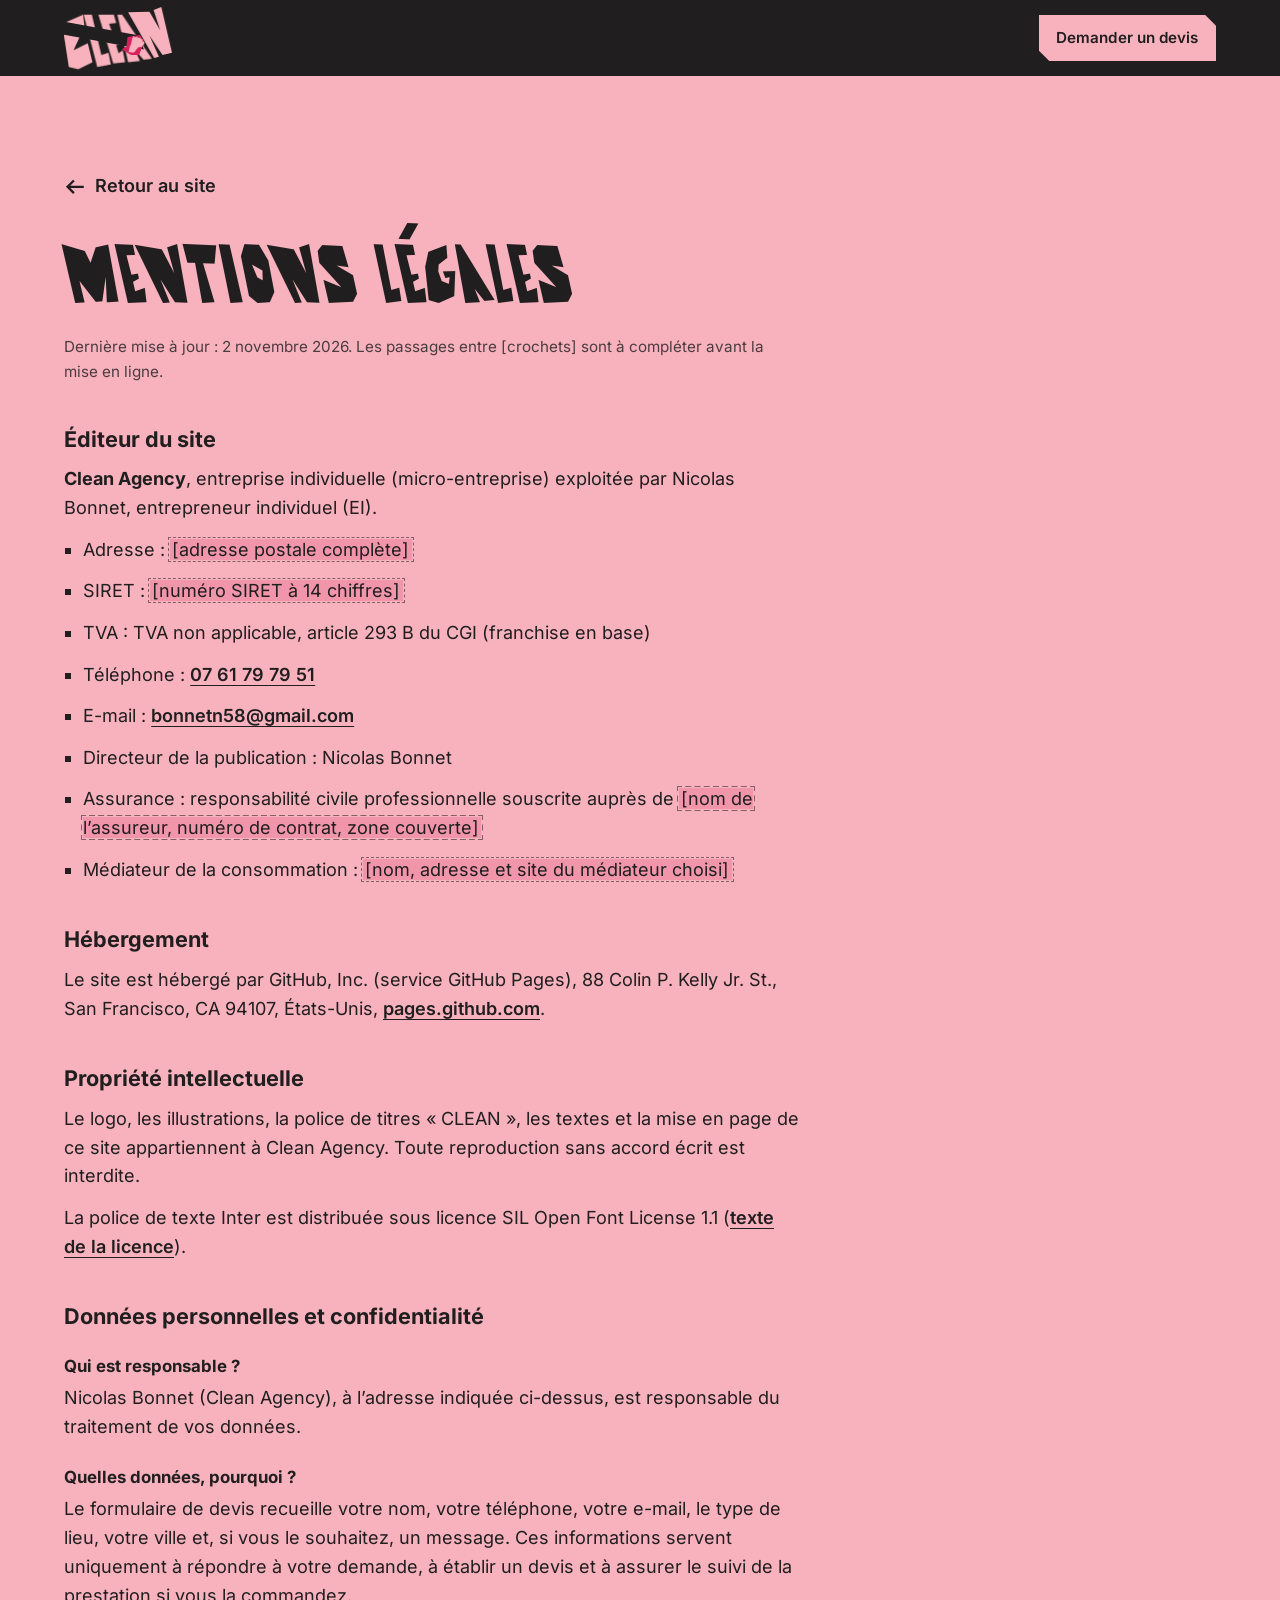
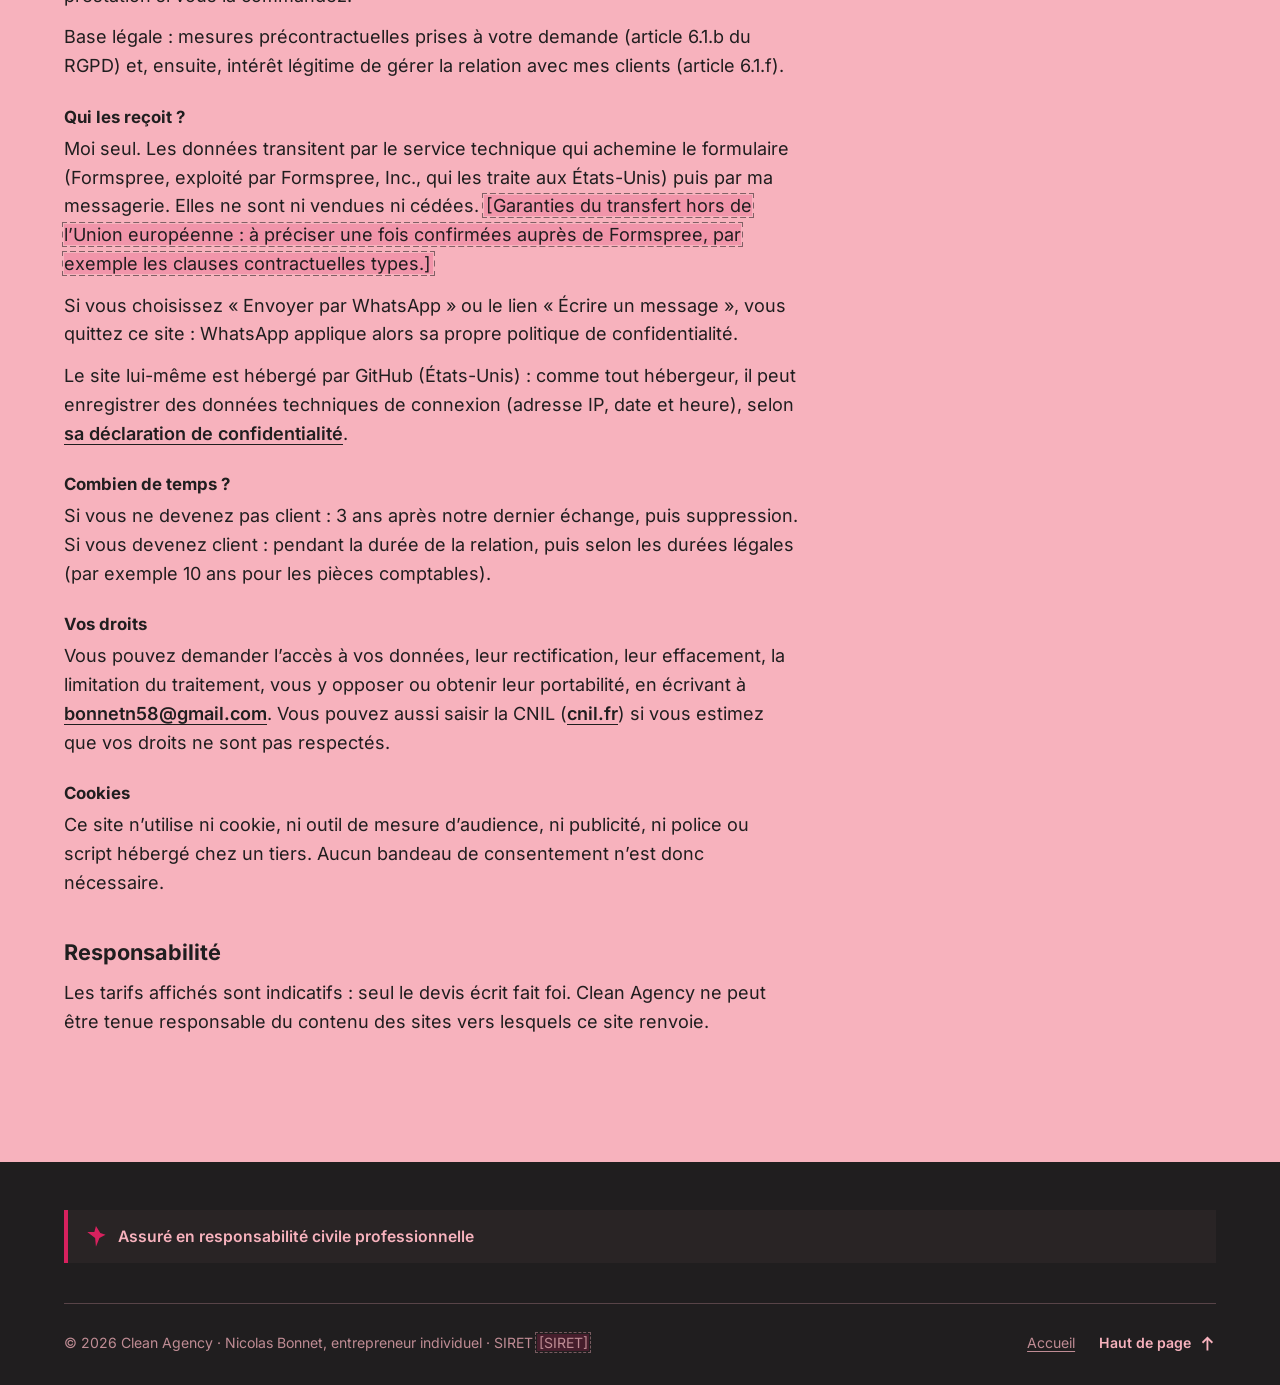
==== commit 3c25d63b: "Remplit les crochets : délai, zone, disponibilités, prix, hébergeur - Réponse sous 48 h ; gîtes sur " ====
--- a/mentions-legales.html
+++ b/mentions-legales.html
@@ -62,14 +62,14 @@
     <div class="legal__corps">
       <a class="legal__retour" href="index.html"><svg class="icone" focusable="false"><use href="#i-fleche"/></svg>Retour au site</a>
       <h1 class="titre titre--section">Mentions légales</h1>
-      <p class="legal__maj">Dernière mise à jour : <span class="todo">[date]</span>. Les passages entre [crochets] sont à compléter avant la mise en ligne.</p>
+      <p class="legal__maj">Dernière mise à jour : 2 novembre 2026. Les passages entre [crochets] sont à compléter avant la mise en ligne.</p>
 
       <h2 id="editeur">Éditeur du site</h2>
       <p><strong>Clean Agency</strong>, entreprise individuelle (micro-entreprise) exploitée par Nicolas Bonnet, entrepreneur individuel (EI).</p>
       <ul>
         <li>Adresse : <span class="todo">[adresse postale complète]</span></li>
         <li>SIRET : <span class="todo">[numéro SIRET à 14 chiffres]</span></li>
-        <li>TVA : <span class="todo">[TVA non applicable, article 293 B du CGI, si vous êtes en franchise en base]</span></li>
+        <li>TVA : TVA non applicable, article 293 B du CGI (franchise en base)</li>
         <li>Téléphone : <a href="tel:+33761797951">07&nbsp;61&nbsp;79&nbsp;79&nbsp;51</a></li>
         <li>E-mail : <a href="mailto:bonnetn58@gmail.com">bonnetn58@gmail.com</a></li>
         <li>Directeur de la publication : Nicolas Bonnet</li>
@@ -78,7 +78,7 @@
       </ul>
 
       <h2 id="hebergement">Hébergement</h2>
-      <p>Le site est hébergé par <span class="todo">[nom de l’hébergeur]</span>, <span class="todo">[adresse de l’hébergeur]</span>, <span class="todo">[téléphone ou site de l’hébergeur]</span>.</p>
+      <p>Le site est hébergé par GitHub, Inc. (service GitHub Pages), 88 Colin P. Kelly Jr. St., San Francisco, CA 94107, États-Unis, <a href="https://pages.github.com" rel="noopener">pages.github.com</a>.</p>
 
       <h2 id="propriete">Propriété intellectuelle</h2>
       <p>Le logo, les illustrations, la police de titres « CLEAN », les textes et la mise en page de ce site appartiennent à Clean Agency. Toute reproduction sans accord écrit est interdite.</p>
@@ -93,11 +93,12 @@
       <p>Base légale : mesures précontractuelles prises à votre demande (article 6.1.b du RGPD) et, ensuite, intérêt légitime de gérer la relation avec mes clients (article 6.1.f).</p>
 
       <h3>Qui les reçoit ?</h3>
-      <p>Moi seul. Les données transitent par le service technique qui achemine le formulaire (<span class="todo">[nom du service choisi, par exemple Formspree ou Web3Forms]</span>) puis par ma messagerie. Elles ne sont ni vendues ni cédées. <span class="todo">[Si le service est hors de l’Union européenne : préciser les garanties, par exemple les clauses contractuelles types.]</span></p>
+      <p>Moi seul. Les données transitent par le service technique qui achemine le formulaire (Formspree, exploité par Formspree, Inc., qui les traite aux États-Unis) puis par ma messagerie. Elles ne sont ni vendues ni cédées. <span class="todo">[Garanties du transfert hors de l’Union européenne : à préciser une fois confirmées auprès de Formspree, par exemple les clauses contractuelles types.]</span></p>
       <p>Si vous choisissez « Envoyer par WhatsApp » ou le lien « Écrire un message », vous quittez ce site : WhatsApp applique alors sa propre politique de confidentialité.</p>
+      <p>Le site lui-même est hébergé par GitHub (États-Unis) : comme tout hébergeur, il peut enregistrer des données techniques de connexion (adresse IP, date et heure), selon <a href="https://docs.github.com/en/site-policy/privacy-policies/github-general-privacy-statement" rel="noopener">sa déclaration de confidentialité</a>.</p>
 
       <h3>Combien de temps ?</h3>
-      <p>Si vous ne devenez pas client : <span class="todo">[3 ans]</span> après notre dernier échange, puis suppression. Si vous devenez client : pendant la durée de la relation, puis selon les durées légales (par exemple 10 ans pour les pièces comptables).</p>
+      <p>Si vous ne devenez pas client : 3 ans après notre dernier échange, puis suppression. Si vous devenez client : pendant la durée de la relation, puis selon les durées légales (par exemple 10 ans pour les pièces comptables).</p>
 
       <h3>Vos droits</h3>
       <p>Vous pouvez demander l’accès à vos données, leur rectification, leur effacement, la limitation du traitement, vous y opposer ou obtenir leur portabilité, en écrivant à <a href="mailto:bonnetn58@gmail.com">bonnetn58@gmail.com</a>. Vous pouvez aussi saisir la CNIL (<a href="https://www.cnil.fr" rel="noopener">cnil.fr</a>) si vous estimez que vos droits ne sont pas respectés.</p>
